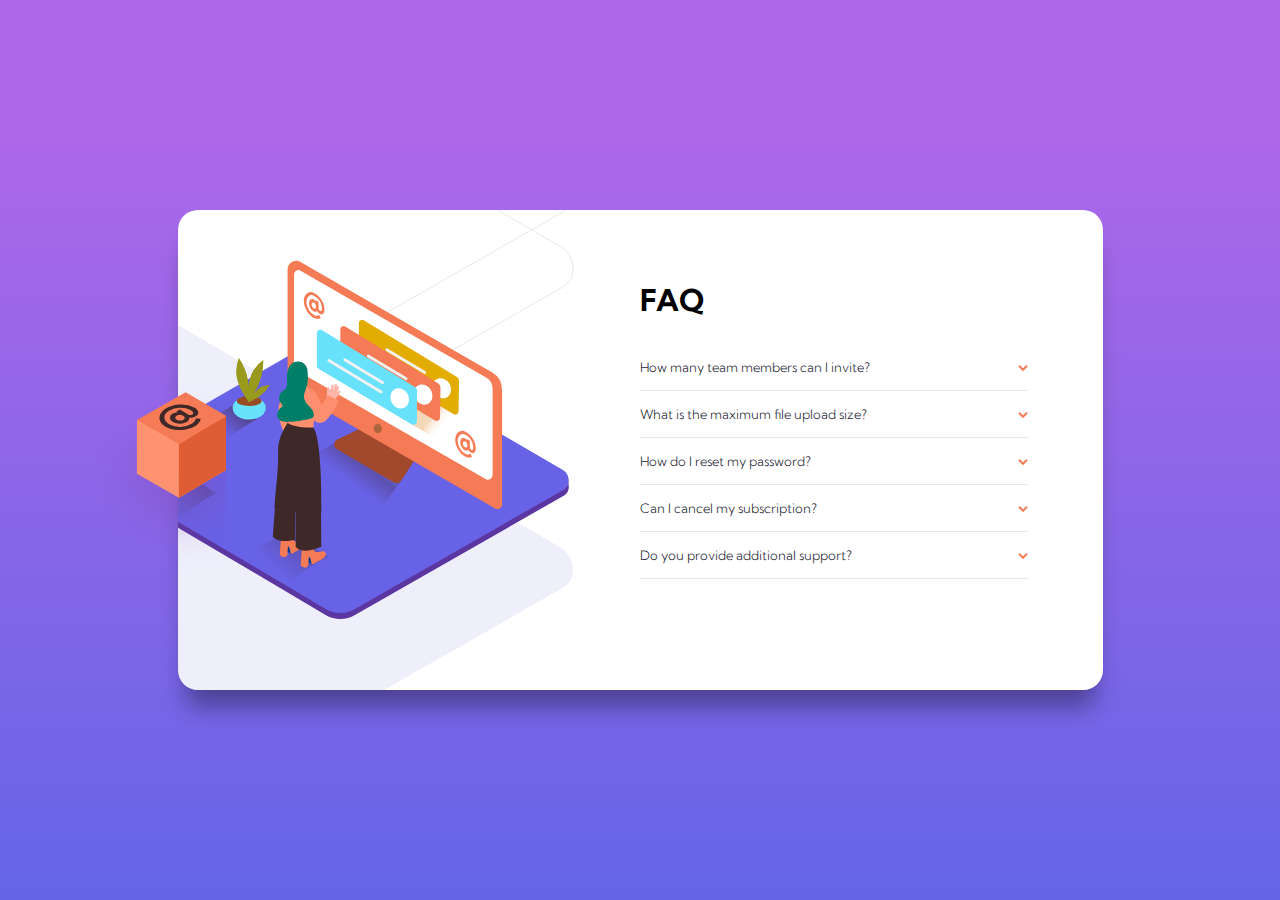
==== index.html @ eaa1aa95 "reorganizacion de carpetas" ====
<!DOCTYPE html>
<html lang="en">
  <head>
    <meta charset="UTF-8" />
    <meta http-equiv="X-UA-Compatible" content="IE=edge" />
    <meta name="viewport" content="width=device-width, initial-scale=1.0" />
    <title>Frontend Mentor | FAQ Accordion Card</title>
    <link rel="preconnect" href="https://fonts.googleapis.com" />
    <link rel="preconnect" href="https://fonts.gstatic.com" crossorigin />
    <link
      href="https://fonts.googleapis.com/css2?family=Kumbh+Sans:wght@400;700&display=swap"
      rel="stylesheet"
    />
    <link
      rel="icon"
      type="image/png"
      sizes="32x32"
      href="./assets/images/favicon-32x32.png"
    />
    <link rel="stylesheet" href="./style.css" />
  </head>
  <body>
    <main class="main__container">
      <section class="main__container-section">
        <div class="main__container-img">
          <img
            class="main__container-imgprincipal"
            src="/src/assets/images/illustration-woman-online-mobile.svg"
            alt=""
          />
          <img
            class="main__container-imgsecond"
            src="/src/assets/images/bg-pattern-mobile.svg"
            alt=""
          />
        </div>
      </section>
      <section class="main__container-section-questions">
        <h1 class="main__container-title">FAQ</h1>

        <div class="main__container-question">
          <h2 class="hover-text main__container-parrafo-question">
            How many team members can I invite?
            <span class="icon-down">
              <img class="" src="/src/assets/images/icon-arrow-down.svg" alt="" />
            </span>
          </h2>
          <p class="main__container-response">
            You can invite up to 2 additional users on the Free plan. There is
            no limit on team members for the Premium plan.
          </p>
        </div>

        <div class="main__container-question">
          <h2 class="hover-text main__container-parrafo-question">
            What is the maximum file upload size?
            <span class="icon-down"
              ><img class="" src="/src/assets/images/icon-arrow-down.svg" alt=""
            /></span>
          </h2>
          <p class="main__container-response">
            No more than 2GB. All files in your account must fit your allotted
            storage space.
          </p>
        </div>

        <div class="main__container-question">
          <h2 class="hover-text main__container-parrafo-question">
            How do I reset my password?
            <span class="icon-down"
              ><img class="" src="/src/assets/images/icon-arrow-down.svg" alt=""
            /></span>
          </h2>
          <p class="main__container-response">
            Click “Forgot password” from the login page or “Change password”
            from your profile page. A reset link will be emailed to you.
          </p>
        </div>

        <div class="main__container-question">
          <h2 class="hover-text main__container-parrafo-question">
            Can I cancel my subscription?
            <span class="icon-down"
              ><img class="" src="/src/assets/images/icon-arrow-down.svg" alt=""
            /></span>
          </h2>
          <p class="main__container-response">
            Yes! Send us a message and we’ll process your request no questions
            asked.
          </p>
        </div>

        <div class="main__container-question">
          <h2 class="hover-text main__container-parrafo-question">
            Do you provide additional support?
            <span class="icon-down"
              ><img class="" src="/src/assets/images/icon-arrow-down.svg" alt=""
            /></span>
          </h2>
          <p class="main__container-response">
            Chat and email support is available 24/7. Phone lines are open
            during normal business hours.
          </p>
        </div>
      </section>
    </main>
    <script src="./main.js"></script>
  </body>
</html>
---- style.css ----
:root {
    /* text */
    --text-very-dark: hsl(238, 29%, 16%);
    --text-oft-red: hsl(14, 88%, 65%);
    --Very-dark-grayish: hsl(237, 12%, 33%);
    --Dark-grayish: hsla(240, 6%, 50%, 0.801);

    /* gradient */
    --Soft-violet: hsl(273, 75%, 66%);
    --Soft-blue: hsl(240, 73%, 65%);
    
    /* dividers */
    --Light-grayish: hsl(240, 5%, 91%);
}
* {
    padding: 0;
    margin: 0;
    box-sizing: border-box;
}
html {
    font-size: 62.5%;
}
body {
    display: flex;
    align-items: center;
    justify-content: center;
    width: 100%;
    height: 100vh;
    font-family: 'Kumbh Sans', sans-serif;
    background: linear-gradient(var(--Soft-violet) 13%, var(--Soft-blue));
}
.main__container {
    display: flex;
    flex-direction: column;
    width: 90%;
    max-width: 370px;
    max-height: 600px;
    padding: 0 25px 25px 25px;
    border-radius: 20px;
    background-color: white;
    -webkit-box-shadow: 0px 25px 23px -8px rgba(0,0,0,0.36);
    -moz-box-shadow: 0px 25px 23px -8px rgba(0,0,0,0.36);
    box-shadow: 0px 25px 23px -8px rgba(0,0,0,0.36);
}
.main__container-img {
    width: 100%;
    position: relative;
}
.main__container-img img:nth-child(1) {
    width: 250px;
    position: absolute;
    top: calc(50% - 115px);
    right: calc(50% - 125px );
}
.main__container-img img:nth-child(2) {
    position: absolute;
    top: 5px;
    right: calc(50% - 120px)
}
.main__container-title {
    margin-top: 130px;
    text-align: center;
    font-size: 3.0rem;
    margin-bottom: 20px;
}
.main__container-question {
    font-size: 1.5rem;
    border-bottom: 1px solid var(--Light-grayish);
    margin-bottom: 15px;
}

.main__container-parrafo-question {
    font-size: 1.3rem;
    margin-bottom: 15px;
    width: 100%;
    display: flex;
    justify-content: space-between;
    font-weight: 300;
    cursor: pointer;
    color: var(--text-very-dark);
}
.main__container-question span {
    cursor: pointer;
}
.main__container-response {
    width: 85%;
    font-size: 1.2rem;
    margin-bottom: 15px;
    color: var(--Dark-grayish);
    display: none;
}
.hover-text:hover {
    color: #F47B56;
}
.main__container-question.active .main__container-parrafo-question {
    color: black;
    font-weight: bold;
}
.main__container-question.active .main__container-response {
    display: block;
}
.main__container-question.active span {
    transform: rotate(180deg);
}

@media (min-width: 918px) {
    .main__container {
    height: 480px;
    max-width: 925px;
    display: flex;
    justify-content: flex-end;
    flex-direction: row;
    background: url(/src/assets/images/illustration-woman-online-desktop.svg) bottom 7.1rem left -8.1rem no-repeat, url(/src/assets/images/bg-pattern-desktop.svg) 
    bottom -15rem left -57rem no-repeat;
    background-color: white;
    -webkit-box-shadow: 0px 25px 23px -8px rgba(0,0,0,0.36);
    -moz-box-shadow: 0px 25px 23px -8px rgba(0,0,0,0.36);
    box-shadow: 0px 25px 23px -8px rgba(0,0,0,0.36);
    position: relative;
    }
    .main__container::before {
    content: "";
    background: url(/src/assets/images/illustration-box-desktop.svg) no-repeat;
    width: 140px;
    height: 190px;
    position: absolute;
    top: calc(50% - 60px);
    left: -92px;
    }
    .main__container-section {
        width: 35%;
    }
    .main__container-img img:nth-child(1) {
        display: none;
    }
    .main__container-img img:nth-child(2) {
        display: none;
    }
    .main__container-section-questions {
        width: 50%;
        padding-inline-end: 5rem;
        display: flex;
        flex-direction: column;
        justify-content: center;
    }
    .main__container-title {
        margin-top: 0;
        margin-bottom: 40px;
        text-align: initial;
    }
}
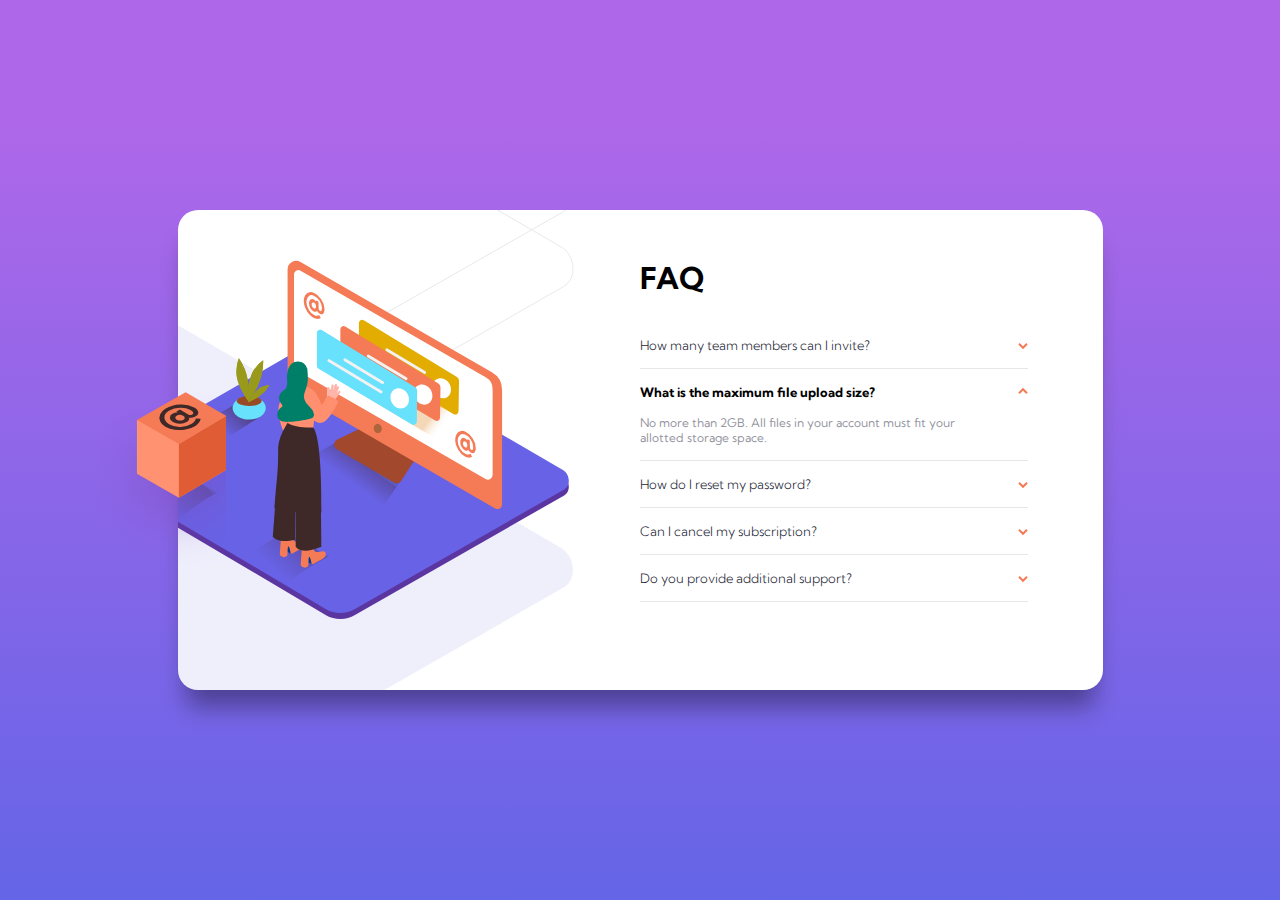
==== commit fbed78b5: "modifico el html" ====
--- a/index.html
+++ b/index.html
@@ -15,7 +15,7 @@
       rel="icon"
       type="image/png"
       sizes="32x32"
-      href="./assets/images/favicon-32x32.png"
+      href="images/favicon-32x32.png"
     />
     <link rel="stylesheet" href="./style.css" />
   </head>
@@ -25,12 +25,12 @@
         <div class="main__container-img">
           <img
             class="main__container-imgprincipal"
-            src="/src/assets/images/illustration-woman-online-mobile.svg"
+            src="./images/illustration-woman-online-mobile.svg"
             alt=""
           />
           <img
             class="main__container-imgsecond"
-            src="/src/assets/images/bg-pattern-mobile.svg"
+            src="./images/bg-pattern-mobile.svg"
             alt=""
           />
         </div>
@@ -42,7 +42,7 @@
           <h2 class="hover-text main__container-parrafo-question">
             How many team members can I invite?
             <span class="icon-down">
-              <img class="" src="/src/assets/images/icon-arrow-down.svg" alt="" />
+              <img class="" src="./images/icon-arrow-down.svg" alt="" />
             </span>
           </h2>
           <p class="main__container-response">
@@ -51,11 +51,11 @@
           </p>
         </div>
 
-        <div class="main__container-question">
+        <div class="active main__container-question">
           <h2 class="hover-text main__container-parrafo-question">
             What is the maximum file upload size?
             <span class="icon-down"
-              ><img class="" src="/src/assets/images/icon-arrow-down.svg" alt=""
+              ><img class="" src="./images/icon-arrow-down.svg" alt=""
             /></span>
           </h2>
           <p class="main__container-response">
@@ -68,7 +68,7 @@
           <h2 class="hover-text main__container-parrafo-question">
             How do I reset my password?
             <span class="icon-down"
-              ><img class="" src="/src/assets/images/icon-arrow-down.svg" alt=""
+              ><img class="" src="./images/icon-arrow-down.svg" alt=""
             /></span>
           </h2>
           <p class="main__container-response">
@@ -81,7 +81,7 @@
           <h2 class="hover-text main__container-parrafo-question">
             Can I cancel my subscription?
             <span class="icon-down"
-              ><img class="" src="/src/assets/images/icon-arrow-down.svg" alt=""
+              ><img class="" src="./images/icon-arrow-down.svg" alt=""
             /></span>
           </h2>
           <p class="main__container-response">
@@ -94,7 +94,7 @@
           <h2 class="hover-text main__container-parrafo-question">
             Do you provide additional support?
             <span class="icon-down"
-              ><img class="" src="/src/assets/images/icon-arrow-down.svg" alt=""
+              ><img class="" src="./images/icon-arrow-down.svg" alt=""
             /></span>
           </h2>
           <p class="main__container-response">
--- a/style.css
+++ b/style.css
@@ -110,7 +110,7 @@
     display: flex;
     justify-content: flex-end;
     flex-direction: row;
-    background: url(/src/assets/images/illustration-woman-online-desktop.svg) bottom 7.1rem left -8.1rem no-repeat, url(/src/assets/images/bg-pattern-desktop.svg) 
+    background: url(./images/illustration-woman-online-desktop.svg) bottom 7.1rem left -8.1rem no-repeat, url(./images/bg-pattern-desktop.svg) 
     bottom -15rem left -57rem no-repeat;
     background-color: white;
     -webkit-box-shadow: 0px 25px 23px -8px rgba(0,0,0,0.36);
@@ -120,7 +120,7 @@
     }
     .main__container::before {
     content: "";
-    background: url(/src/assets/images/illustration-box-desktop.svg) no-repeat;
+    background: url(./images/illustration-box-desktop.svg) no-repeat;
     width: 140px;
     height: 190px;
     position: absolute;
